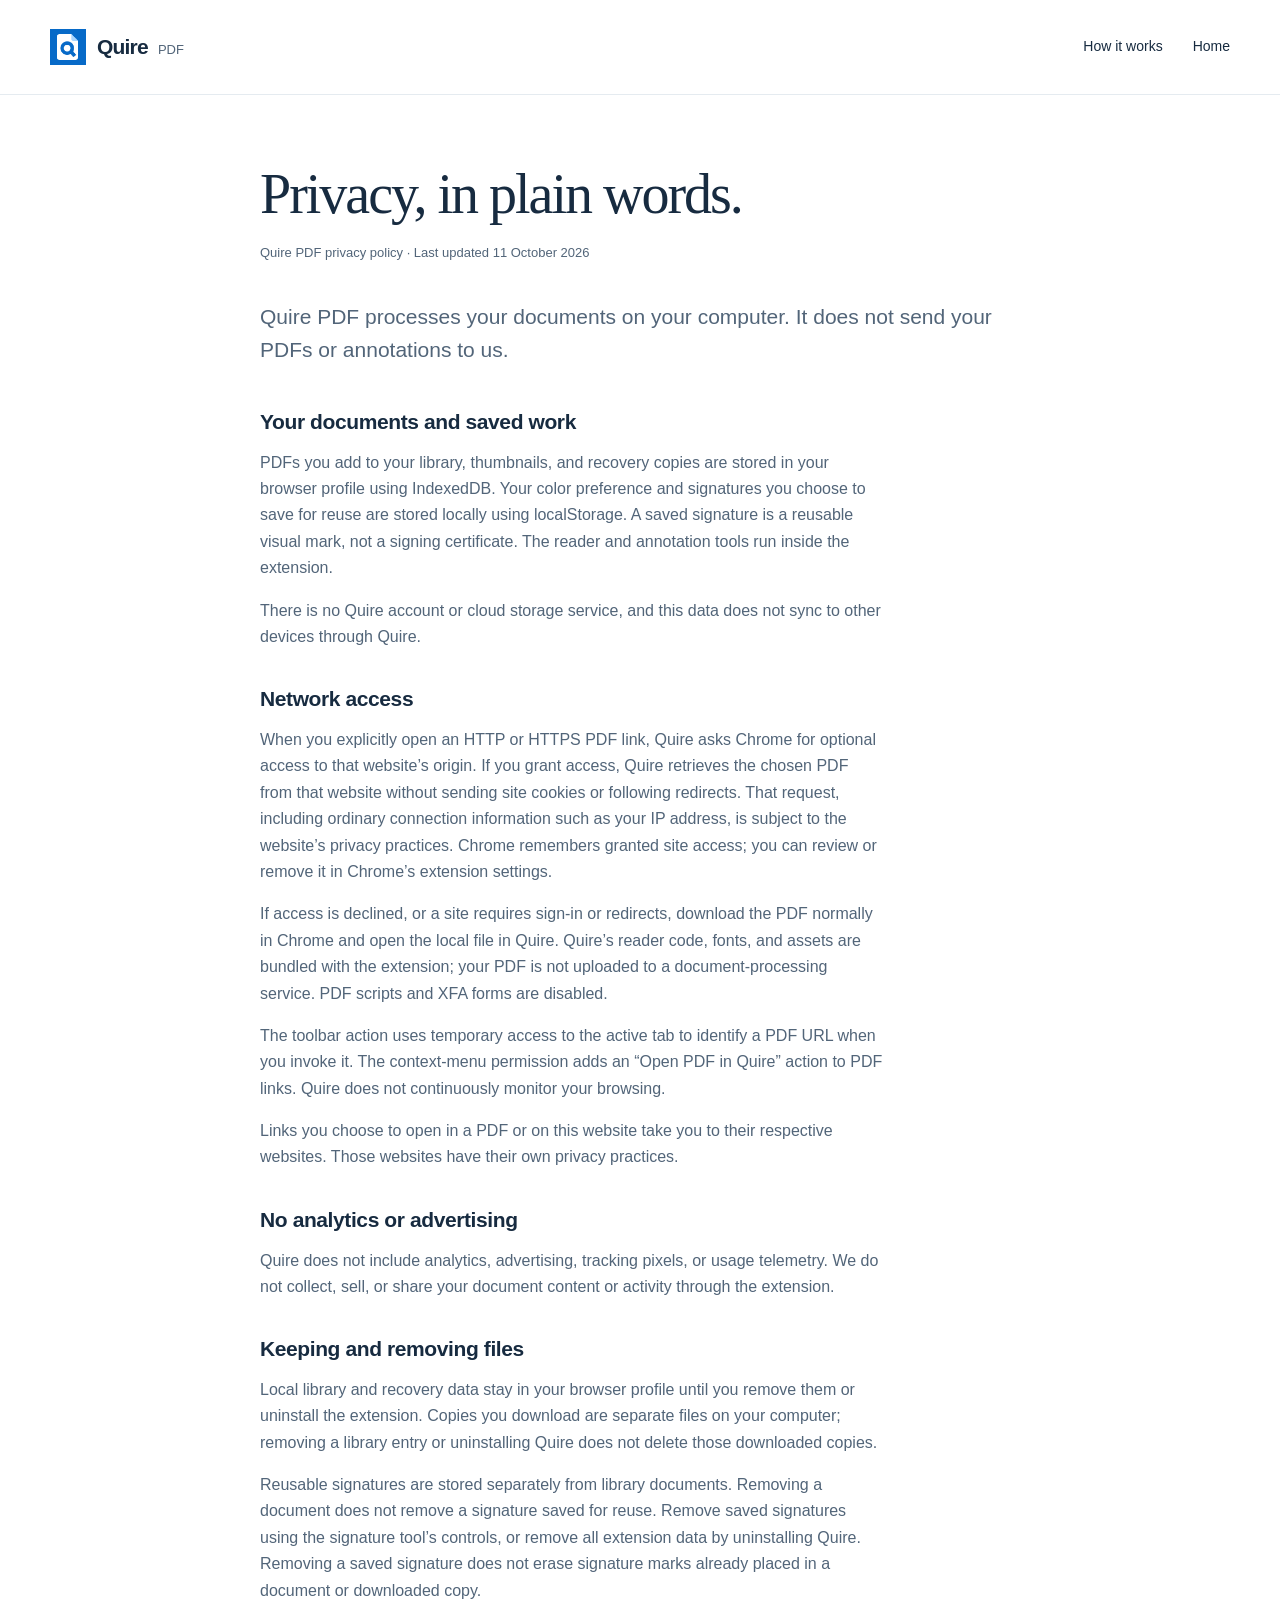
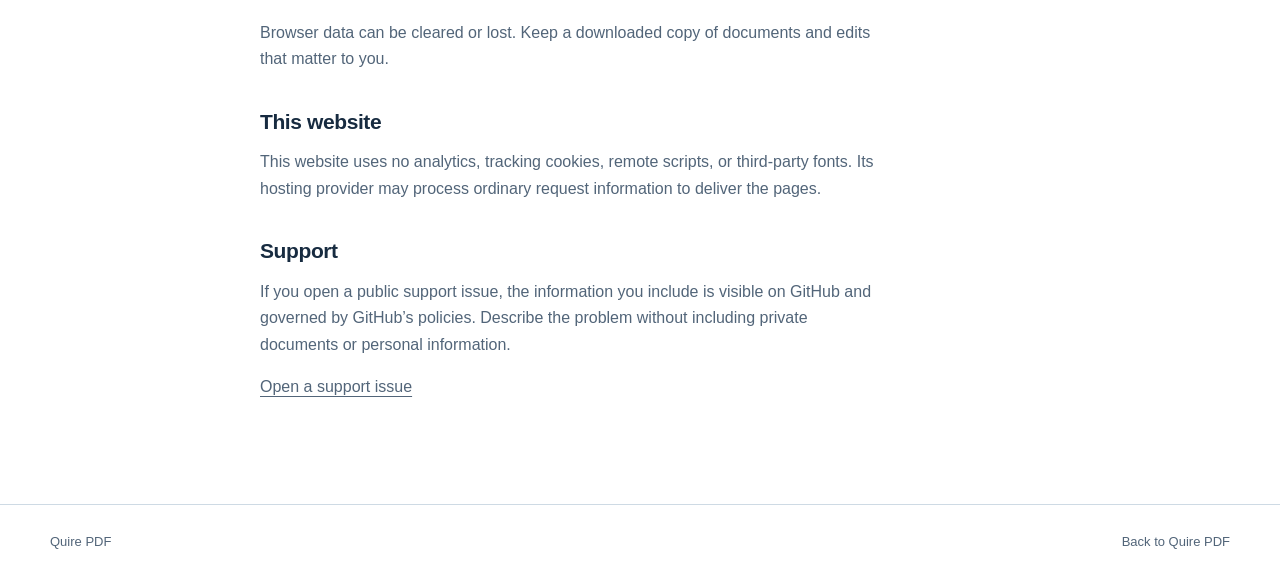
==== privacy.html @ e7747b9f "Publish Quire PDF landing page and privacy policy" ====
<!doctype html>
<html lang="en">
<head>
  <meta charset="utf-8">
  <meta name="viewport" content="width=device-width,initial-scale=1">
  <meta name="theme-color" content="#076ac8">
  <title>Privacy policy — Quire PDF</title>
  <meta name="description" content="How Quire PDF handles documents, local storage and network access.">
  <link rel="icon" href="img/icon32.png" type="image/png">
  <link rel="stylesheet" href="style.css">
</head>
<body>
  <a class="skip" href="#main">Skip to content</a>
  <header class="header"><div class="wrap header-inner"><a class="brand" href="index.html" aria-label="Quire PDF home"><img src="img/icon128.png" alt="" width="36" height="36"><span>Quire <span>PDF</span></span></a><nav class="nav" aria-label="Main navigation"><a href="index.html#features">How it works</a><a href="index.html">Home</a></nav></div></header>
  <main id="main" class="wrap legal">
    <h1>Privacy, in plain words.</h1>
    <p class="updated">Quire PDF privacy policy · Last updated 11 October 2026</p>
    <p class="summary">Quire PDF processes your documents on your computer. It does not send your PDFs or annotations to us.</p>
    <h2>Your documents and saved work</h2>
    <p>PDFs you add to your library, thumbnails, and recovery copies are stored in your browser profile using IndexedDB. Your color preference and signatures you choose to save for reuse are stored locally using localStorage. A saved signature is a reusable visual mark, not a signing certificate. The reader and annotation tools run inside the extension.</p>
    <p>There is no Quire account or cloud storage service, and this data does not sync to other devices through Quire.</p>
    <h2>Network access</h2>
    <p>When you explicitly open an HTTP or HTTPS PDF link, Quire asks Chrome for optional access to that website’s origin. If you grant access, Quire retrieves the chosen PDF from that website without sending site cookies or following redirects. That request, including ordinary connection information such as your IP address, is subject to the website’s privacy practices. Chrome remembers granted site access; you can review or remove it in Chrome’s extension settings.</p>
    <p>If access is declined, or a site requires sign-in or redirects, download the PDF normally in Chrome and open the local file in Quire. Quire’s reader code, fonts, and assets are bundled with the extension; your PDF is not uploaded to a document-processing service. PDF scripts and XFA forms are disabled.</p>
    <p>The toolbar action uses temporary access to the active tab to identify a PDF URL when you invoke it. The context-menu permission adds an “Open PDF in Quire” action to PDF links. Quire does not continuously monitor your browsing.</p>
    <p>Links you choose to open in a PDF or on this website take you to their respective websites. Those websites have their own privacy practices.</p>
    <h2>No analytics or advertising</h2>
    <p>Quire does not include analytics, advertising, tracking pixels, or usage telemetry. We do not collect, sell, or share your document content or activity through the extension.</p>
    <h2>Keeping and removing files</h2>
    <p>Local library and recovery data stay in your browser profile until you remove them or uninstall the extension. Copies you download are separate files on your computer; removing a library entry or uninstalling Quire does not delete those downloaded copies.</p>
    <p>Reusable signatures are stored separately from library documents. Removing a document does not remove a signature saved for reuse. Remove saved signatures using the signature tool’s controls, or remove all extension data by uninstalling Quire. Removing a saved signature does not erase signature marks already placed in a document or downloaded copy.</p>
    <p>Browser data can be cleared or lost. Keep a downloaded copy of documents and edits that matter to you.</p>
    <h2>This website</h2>
    <p>This website uses no analytics, tracking cookies, remote scripts, or third-party fonts. Its hosting provider may process ordinary request information to deliver the pages.</p>
    <h2>Support</h2>
    <p>If you open a public support issue, the information you include is visible on GitHub and governed by GitHub’s policies. Describe the problem without including private documents or personal information.</p>
    <p class="policy-link"><a href="https://github.com/dzoba/quire-pdf/issues">Open a support issue</a></p>
  </main>
  <footer class="footer"><div class="wrap footer-inner"><p>Quire PDF</p><nav aria-label="Footer"><a href="index.html">Back to Quire PDF</a></nav></div></footer>
</body>
</html>
---- style.css ----
:root{color-scheme:light;--paper:#fff;--bench:#eaf0f5;--ink:#172b40;--muted:#526579;--blue:#076ac8;--line:#cedae4;--sans:-apple-system,BlinkMacSystemFont,"Segoe UI",Arial,sans-serif;--serif:Georgia,"Times New Roman",serif}
*{box-sizing:border-box}
html{scroll-behavior:smooth;scroll-padding-top:100px}
body{margin:0;background:var(--paper);color:var(--ink);font-family:var(--sans);font-size:16px;line-height:1.65;-webkit-font-smoothing:antialiased}
a{color:inherit;text-underline-offset:4px}
a:hover{color:var(--blue)}
a:focus-visible{outline:3px solid var(--blue);outline-offset:5px;border-radius:3px}
img{display:block;max-width:100%;height:auto}
button,a{-webkit-tap-highlight-color:transparent}
.wrap{width:min(1180px,calc(100% - 80px));margin-inline:auto}
.skip{position:absolute;z-index:20;top:-80px;left:24px;padding:12px 18px;background:var(--ink);color:#fff}
.skip:focus{top:12px}
.header{border-bottom:1px solid #e5ebf0;background:#fff}
.header-inner{display:flex;align-items:center;justify-content:space-between;min-height:94px;gap:30px}
.brand{display:inline-flex;align-items:center;gap:11px;text-decoration:none;font-size:21px;font-weight:650;letter-spacing:-.8px;white-space:nowrap}
.brand img{width:36px;height:36px}
.brand span span{font-size:13px;font-weight:500;letter-spacing:0;margin-left:5px;color:var(--muted)}
.nav{display:flex;align-items:center;gap:30px;font-size:14px}
.nav a{text-decoration:none}
.nav .small-action{border:1px solid var(--line);border-radius:6px;padding:9px 16px;font-weight:600}
.hero{display:grid;grid-template-columns:.94fr 1.06fr;align-items:center;gap:30px;padding-block:76px 72px}
.hero-copy{padding-bottom:16px}
h1,h2,h3,p{margin-top:0}
h1{font-family:var(--serif);font-weight:400;font-size:clamp(54px,5.9vw,78px);line-height:1.06;letter-spacing:-3.6px;margin-bottom:27px}
.hero .lead{font-size:18px;line-height:1.7;max-width:27em;color:var(--muted);margin-bottom:30px}
.action{display:inline-flex;align-items:center;justify-content:center;gap:10px;border-radius:7px;background:var(--blue);color:#fff;text-decoration:none;padding:13px 23px;font-weight:600;line-height:1.5}
.action:hover{background:#0058a9;color:#fff}
.action svg{width:19px;height:19px;flex-shrink:0}
.action-note{display:block;margin:13px 0 0;color:var(--muted);font-size:13px}
.hero-art{margin:0 -35px 0 -10px}
.hero-art img{width:100%}
.hero-art figcaption{padding-right:24px;text-align:right;font-size:11px;color:var(--muted)}
.intro-rule{display:flex;gap:20px;align-items:center;font-size:14px;color:var(--muted);padding-bottom:28px;border-bottom:1px solid var(--line)}
.intro-rule p{margin:0}
.intro-rule svg{width:24px;height:24px;color:var(--blue);flex:0 0 auto}
.workflow{padding-top:4px;padding-bottom:84px}
.feature{display:grid;grid-template-columns:1fr 1fr;gap:95px;align-items:start;padding-block:47px;border-bottom:1px solid var(--line)}
.feature:last-child{border-bottom:0}
.feature h2{font-family:var(--serif);font-weight:400;font-size:36px;line-height:1.17;letter-spacing:-1px;max-width:13em;margin:0}
.feature p{font-size:17px;line-height:1.75;color:var(--muted);max-width:31em;margin:0}
.feature-detail{display:flex;flex-wrap:wrap;gap:8px 16px;font-size:13px;color:var(--ink);margin-top:18px}
.feature-detail span{padding-bottom:2px;border-bottom:2px solid #d9eafa}
.scope-note{max-width:76ch;font-size:13px;color:var(--muted);margin:16px 0 0;line-height:1.7}
.privacy-band{background:var(--bench)}
.privacy-content{display:grid;grid-template-columns:1fr 1fr;gap:95px;padding-block:68px 72px}
.privacy-heading svg{width:31px;height:31px;color:var(--blue);margin-bottom:22px}
.privacy-heading h2{font-family:var(--serif);font-size:43px;font-weight:400;line-height:1.15;letter-spacing:-1.3px;max-width:11em;margin:0}
.privacy-copy{padding-top:8px}
.privacy-copy p{max-width:31em;color:var(--muted);font-size:17px}
.privacy-copy a{font-size:14px;font-weight:600}
.closing{display:flex;justify-content:space-between;align-items:center;gap:40px;padding-block:86px}
.closing h2{font-family:var(--serif);font-size:43px;font-weight:400;line-height:1.2;letter-spacing:-1.3px;margin-bottom:10px}
.closing p{color:var(--muted);margin:0;max-width:34em}
.closing .action{white-space:nowrap;flex-shrink:0}
.footer{border-top:1px solid var(--line);padding-block:26px 30px;color:var(--muted);font-size:13px}
.footer-inner{display:flex;justify-content:space-between;align-items:center;gap:24px}
.footer p{margin:0}
.footer nav{display:flex;gap:24px}
.footer a{text-decoration:none}
.legal{max-width:760px;padding-block:70px 88px;margin-inline:auto}
.legal h1{font-size:56px;letter-spacing:-2px;margin-bottom:18px}
.legal .updated{font-size:13px;color:var(--muted);margin-bottom:36px}
.legal .summary{font-size:21px;line-height:1.6;margin-bottom:38px}
.legal h2{font-size:21px;letter-spacing:-.4px;margin:32px 0 10px}
.legal p,.legal li{color:var(--muted);max-width:70ch}
.legal ul{padding-left:22px}
.legal li+li{margin-top:9px}
.legal strong{color:var(--ink)}
.legal .policy-link{overflow-wrap:anywhere}
@media(min-width:1500px){.hero-art{margin-right:-55px}}
@media(max-width:950px){.wrap{width:calc(100% - 48px)}.hero{gap:12px;padding-block:55px}.hero-art{margin-right:-16px}.hero .lead{font-size:17px}.feature,.privacy-content{gap:45px}.feature h2{font-size:32px}.privacy-heading h2,.closing h2{font-size:37px}.legal{max-width:700px}}
@media(max-width:680px){.wrap{width:calc(100% - 40px)}.header-inner{min-height:76px;gap:14px}.brand{font-size:20px}.brand img{width:32px;height:32px}.nav{gap:18px;font-size:13px}.nav .small-action{display:none}.hero{grid-template-columns:1fr;padding-block:47px 35px;gap:14px}.hero-copy{padding:0}h1{font-size:58px;letter-spacing:-2.8px;max-width:8em}.hero .lead{max-width:32em}.hero-art{margin:3px -12px 0}.hero-art img{max-height:490px;object-fit:contain}.hero-art figcaption{padding-right:9px}.intro-rule{align-items:flex-start;padding-bottom:25px}.workflow{padding-bottom:39px}.feature{grid-template-columns:1fr;gap:19px;padding-block:32px}.feature h2{font-size:33px;max-width:17em}.feature p{font-size:16px}.privacy-content{grid-template-columns:1fr;gap:25px;padding-block:43px 48px}.privacy-heading svg{margin-bottom:16px}.privacy-heading h2{max-width:12em;font-size:38px}.privacy-copy{padding:0}.privacy-copy p{font-size:16px}.closing{align-items:flex-start;flex-direction:column;gap:24px;padding-block:48px}.closing h2{font-size:37px}.closing p{font-size:15px}.footer-inner{align-items:flex-start;flex-direction:column;gap:14px}.footer nav{gap:20px}.legal{padding-block:45px 64px}.legal h1{font-size:45px}.legal .summary{font-size:19px}}
@media(max-width:370px){h1{font-size:51px}.brand span span{display:none}.nav{gap:14px}.feature h2{font-size:30px}}
@media(prefers-reduced-motion:reduce){html{scroll-behavior:auto}}
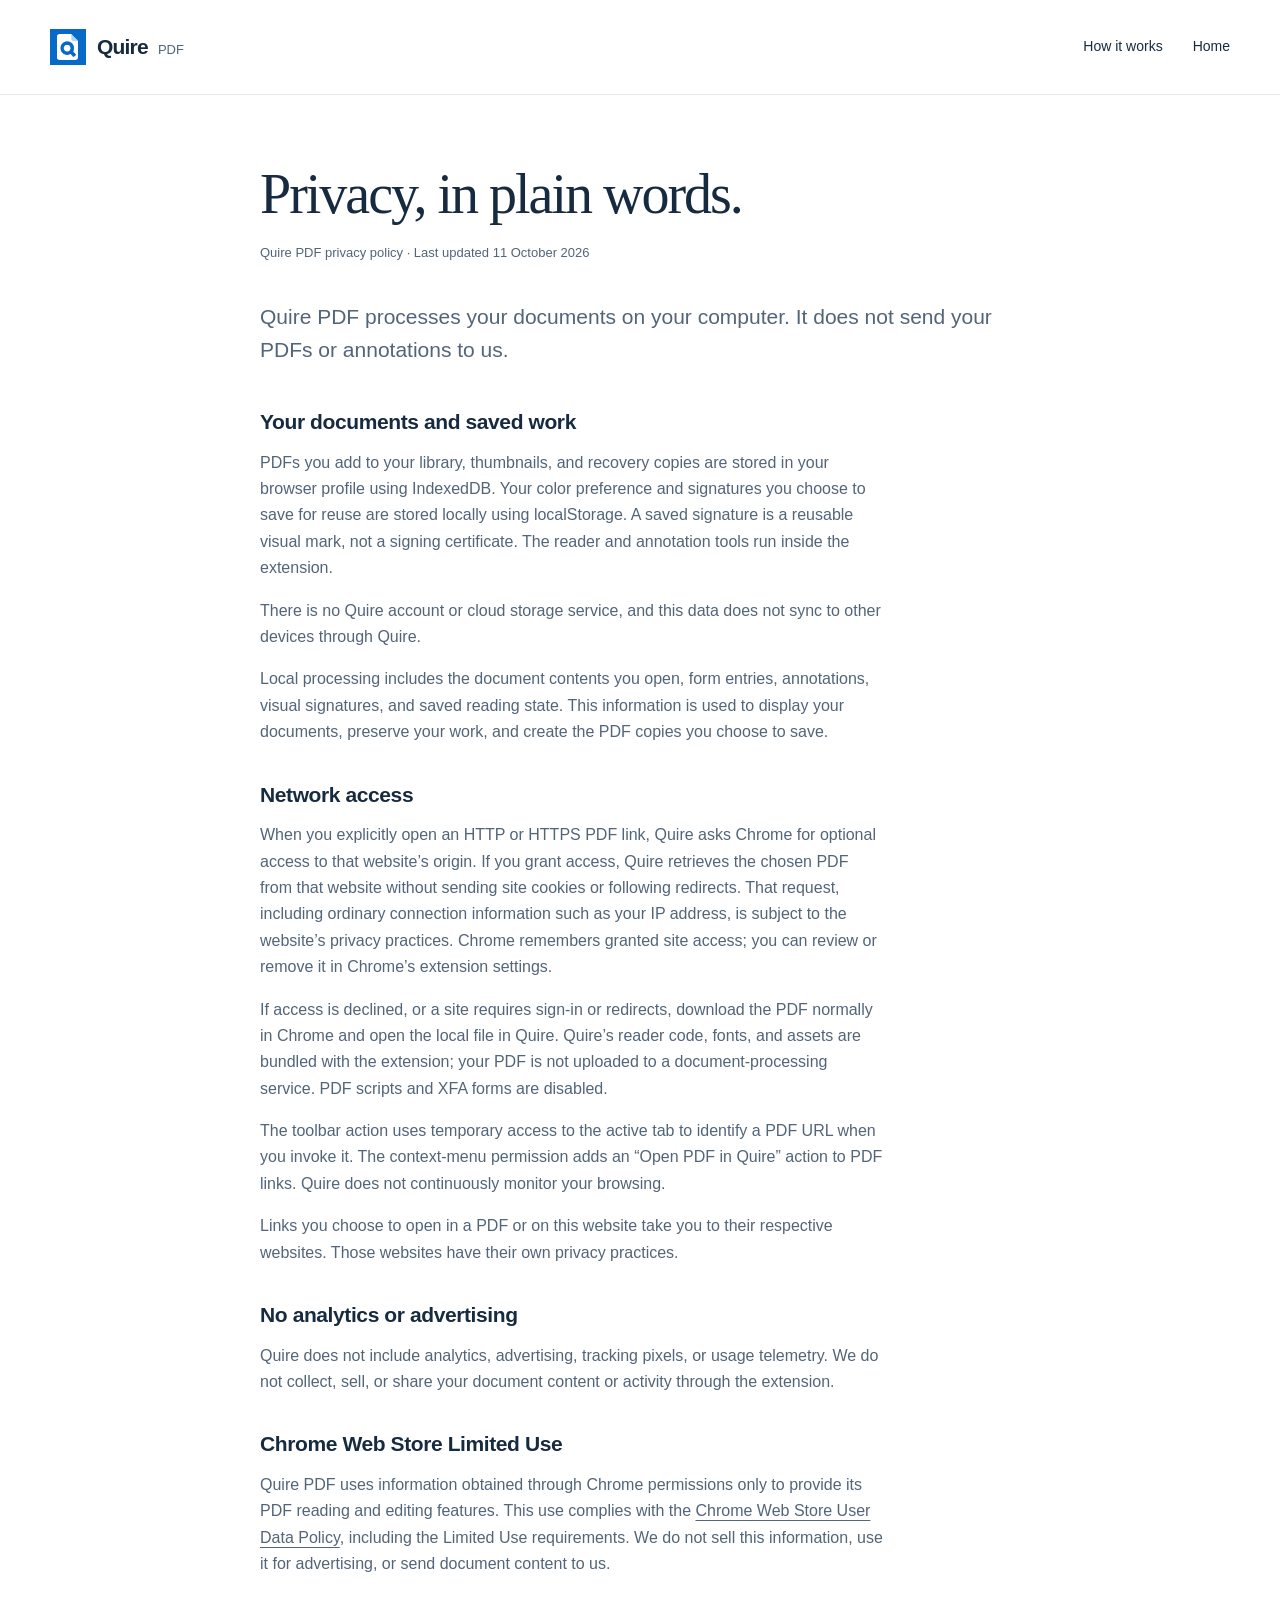
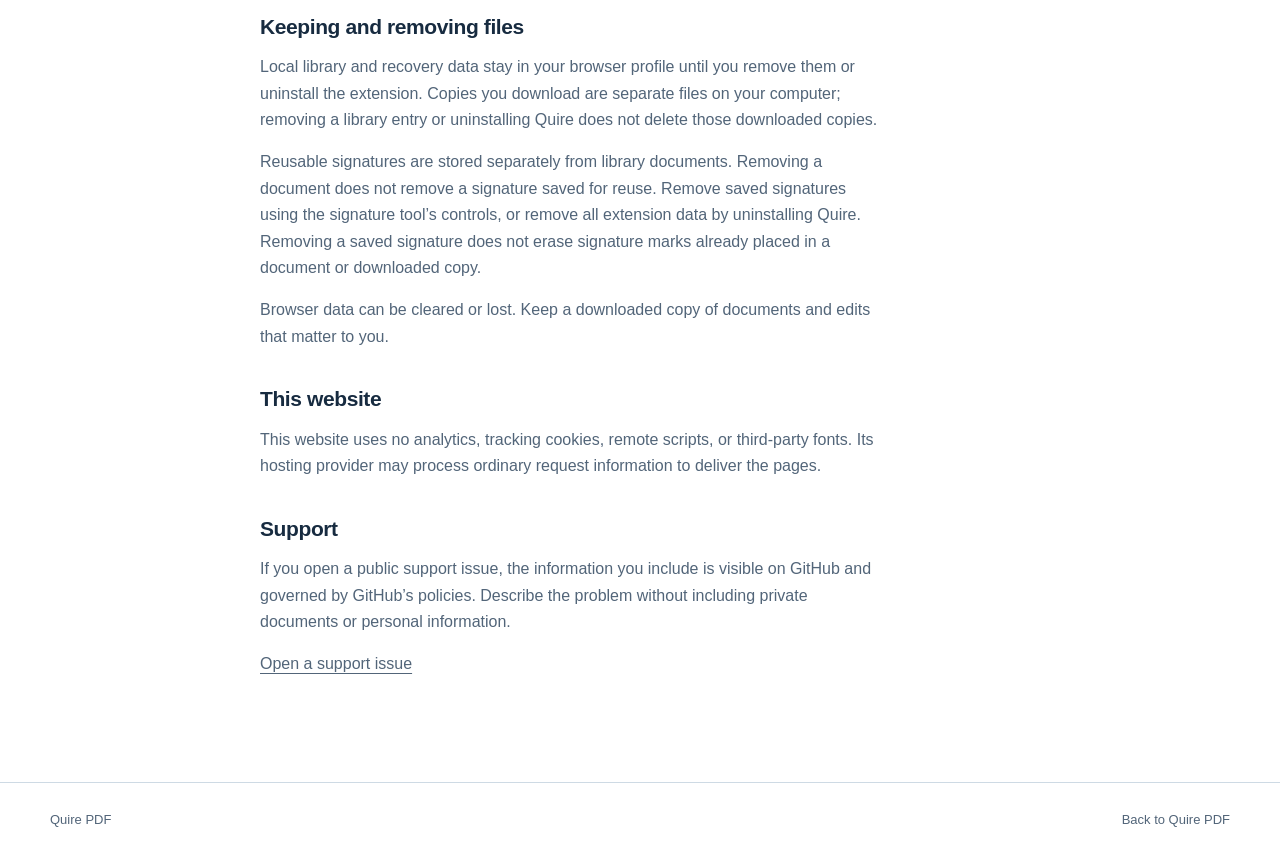
==== commit 35e9ba98: "Clarify local processing and Chrome Limited Use disclosure" ====
--- a/privacy.html
+++ b/privacy.html
@@ -19,6 +19,7 @@
     <h2>Your documents and saved work</h2>
     <p>PDFs you add to your library, thumbnails, and recovery copies are stored in your browser profile using IndexedDB. Your color preference and signatures you choose to save for reuse are stored locally using localStorage. A saved signature is a reusable visual mark, not a signing certificate. The reader and annotation tools run inside the extension.</p>
     <p>There is no Quire account or cloud storage service, and this data does not sync to other devices through Quire.</p>
+    <p>Local processing includes the document contents you open, form entries, annotations, visual signatures, and saved reading state. This information is used to display your documents, preserve your work, and create the PDF copies you choose to save.</p>
     <h2>Network access</h2>
     <p>When you explicitly open an HTTP or HTTPS PDF link, Quire asks Chrome for optional access to that website’s origin. If you grant access, Quire retrieves the chosen PDF from that website without sending site cookies or following redirects. That request, including ordinary connection information such as your IP address, is subject to the website’s privacy practices. Chrome remembers granted site access; you can review or remove it in Chrome’s extension settings.</p>
     <p>If access is declined, or a site requires sign-in or redirects, download the PDF normally in Chrome and open the local file in Quire. Quire’s reader code, fonts, and assets are bundled with the extension; your PDF is not uploaded to a document-processing service. PDF scripts and XFA forms are disabled.</p>
@@ -26,6 +27,8 @@
     <p>Links you choose to open in a PDF or on this website take you to their respective websites. Those websites have their own privacy practices.</p>
     <h2>No analytics or advertising</h2>
     <p>Quire does not include analytics, advertising, tracking pixels, or usage telemetry. We do not collect, sell, or share your document content or activity through the extension.</p>
+    <h2>Chrome Web Store Limited Use</h2>
+    <p>Quire PDF uses information obtained through Chrome permissions only to provide its PDF reading and editing features. This use complies with the <a href="https://developer.chrome.com/docs/webstore/program-policies/user-data">Chrome Web Store User Data Policy</a>, including the Limited Use requirements. We do not sell this information, use it for advertising, or send document content to us.</p>
     <h2>Keeping and removing files</h2>
     <p>Local library and recovery data stay in your browser profile until you remove them or uninstall the extension. Copies you download are separate files on your computer; removing a library entry or uninstalling Quire does not delete those downloaded copies.</p>
     <p>Reusable signatures are stored separately from library documents. Removing a document does not remove a signature saved for reuse. Remove saved signatures using the signature tool’s controls, or remove all extension data by uninstalling Quire. Removing a saved signature does not erase signature marks already placed in a document or downloaded copy.</p>
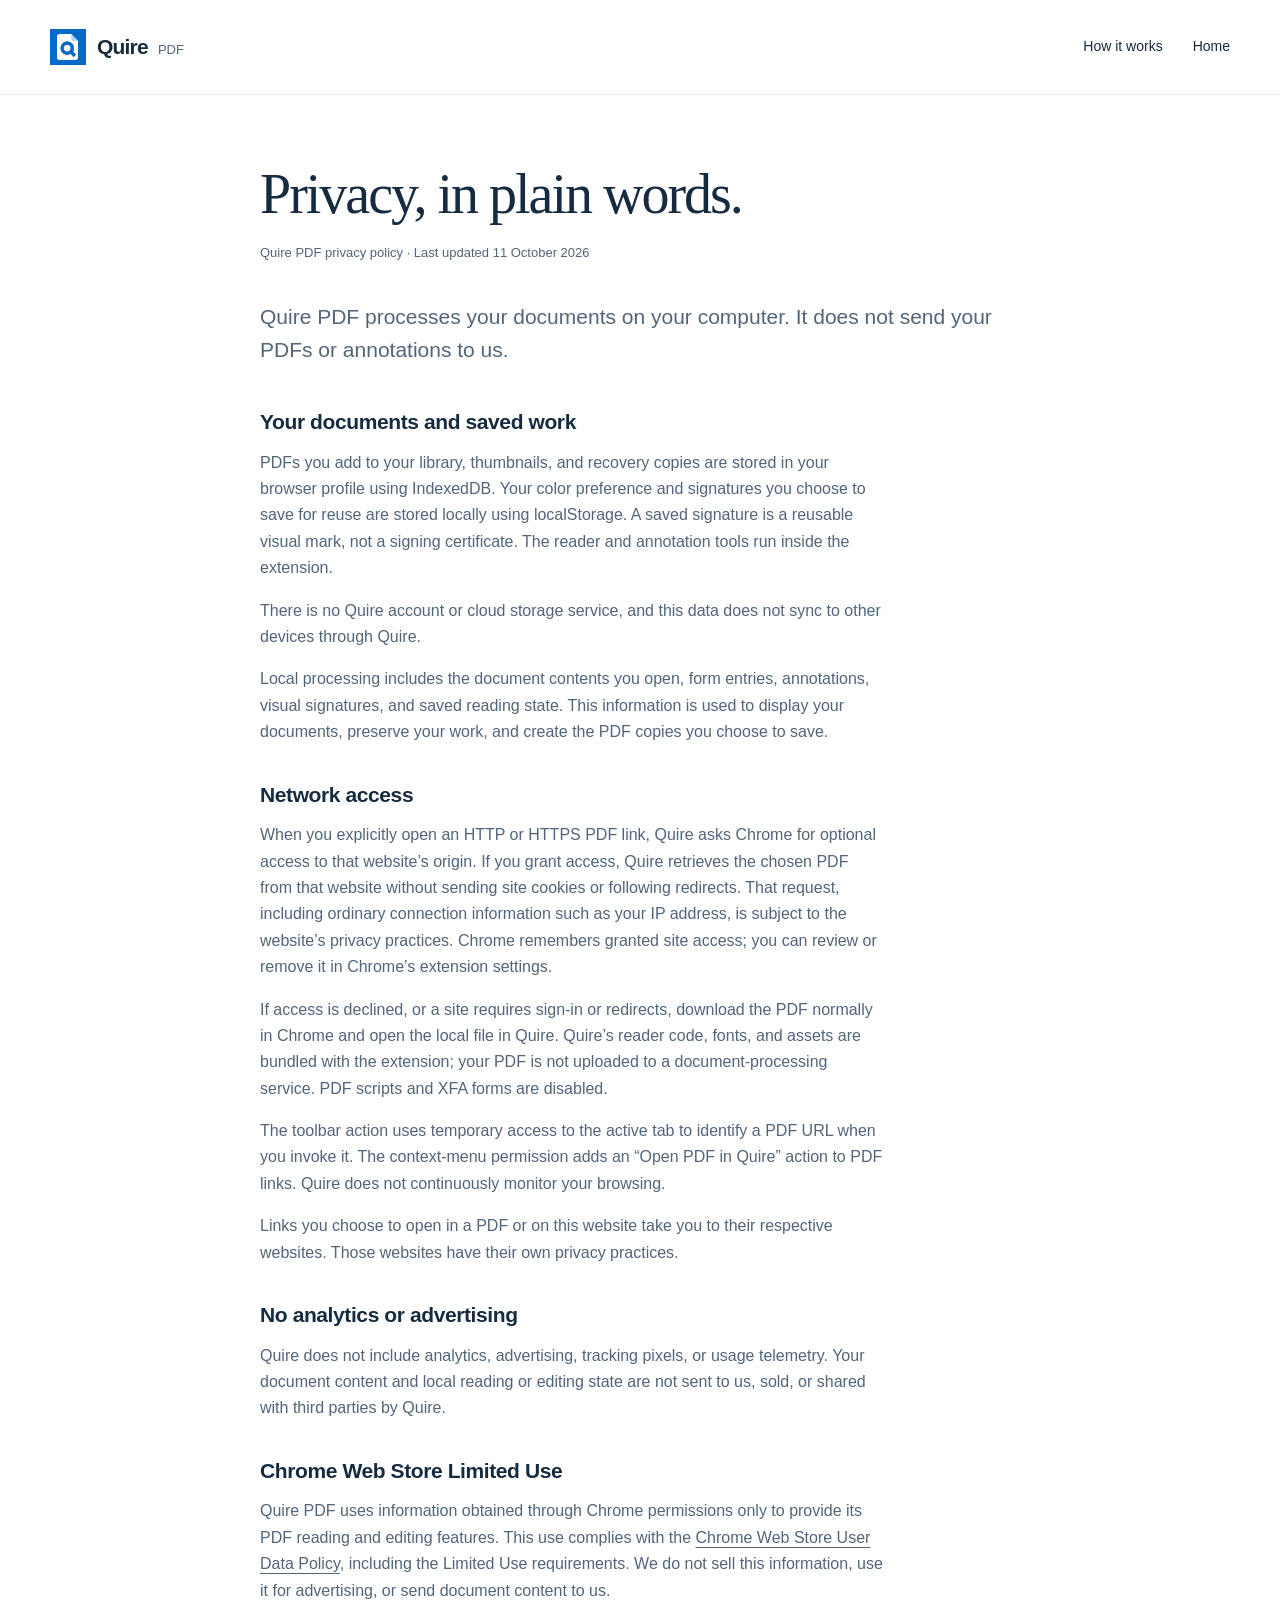
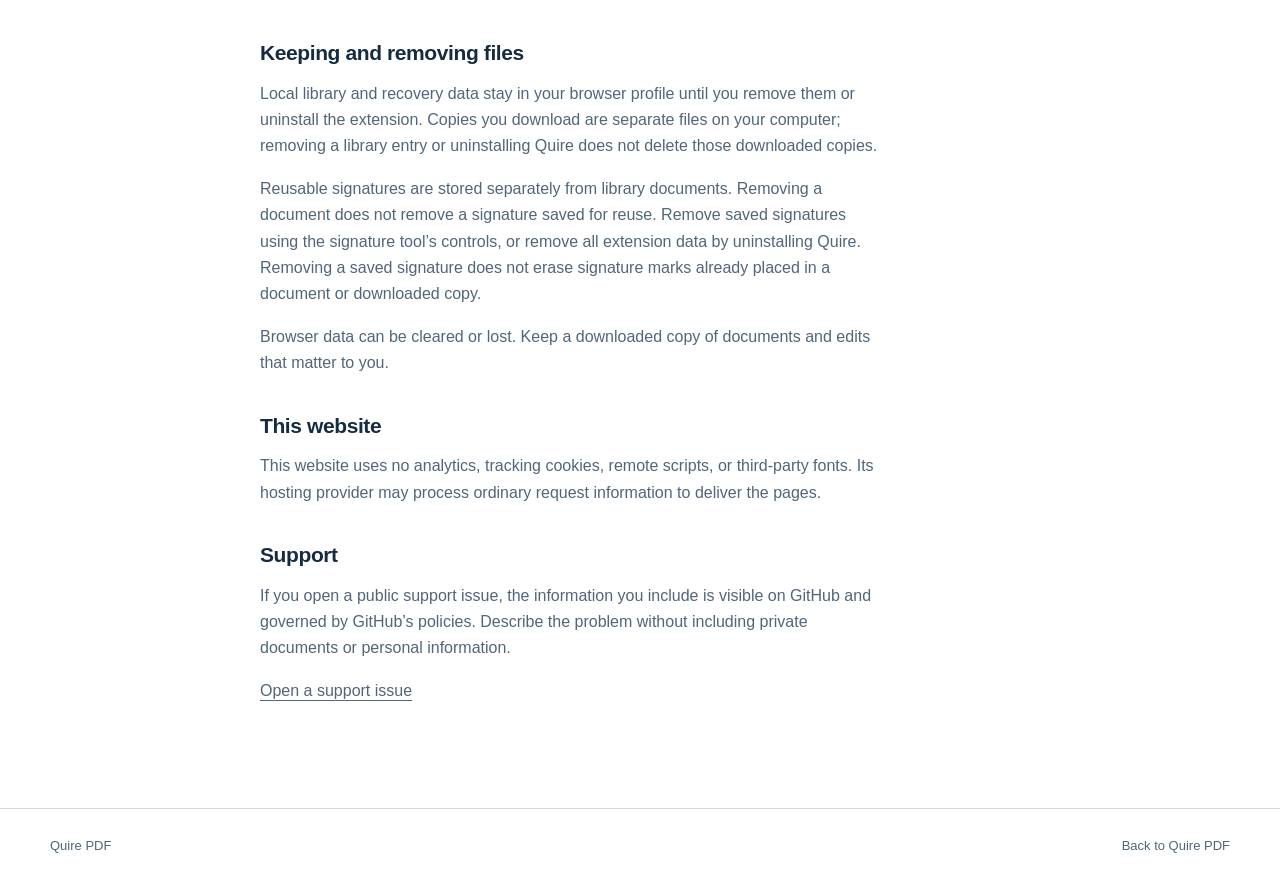
==== commit 350ccfb6: "Distinguish local document handling from developer data collection" ====
--- a/privacy.html
+++ b/privacy.html
@@ -26,7 +26,7 @@
     <p>The toolbar action uses temporary access to the active tab to identify a PDF URL when you invoke it. The context-menu permission adds an “Open PDF in Quire” action to PDF links. Quire does not continuously monitor your browsing.</p>
     <p>Links you choose to open in a PDF or on this website take you to their respective websites. Those websites have their own privacy practices.</p>
     <h2>No analytics or advertising</h2>
-    <p>Quire does not include analytics, advertising, tracking pixels, or usage telemetry. We do not collect, sell, or share your document content or activity through the extension.</p>
+    <p>Quire does not include analytics, advertising, tracking pixels, or usage telemetry. Your document content and local reading or editing state are not sent to us, sold, or shared with third parties by Quire.</p>
     <h2>Chrome Web Store Limited Use</h2>
     <p>Quire PDF uses information obtained through Chrome permissions only to provide its PDF reading and editing features. This use complies with the <a href="https://developer.chrome.com/docs/webstore/program-policies/user-data">Chrome Web Store User Data Policy</a>, including the Limited Use requirements. We do not sell this information, use it for advertising, or send document content to us.</p>
     <h2>Keeping and removing files</h2>
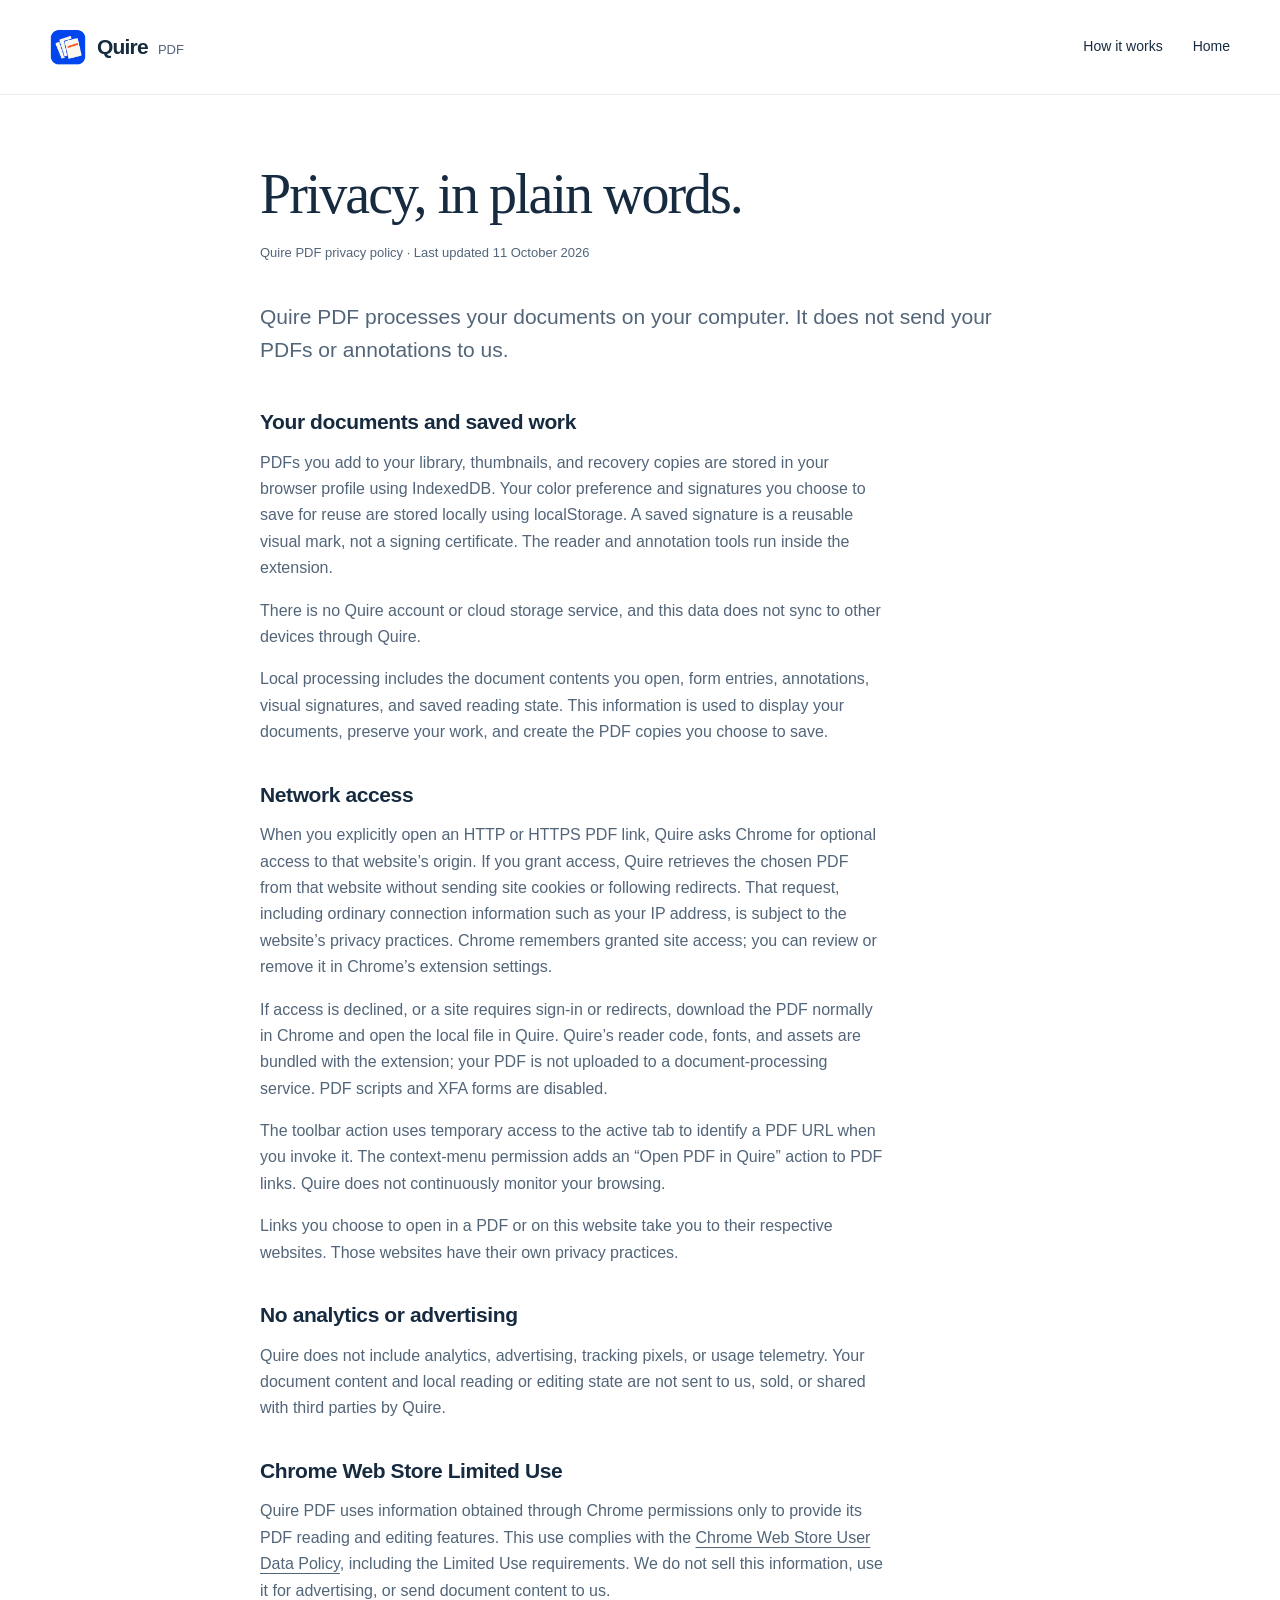
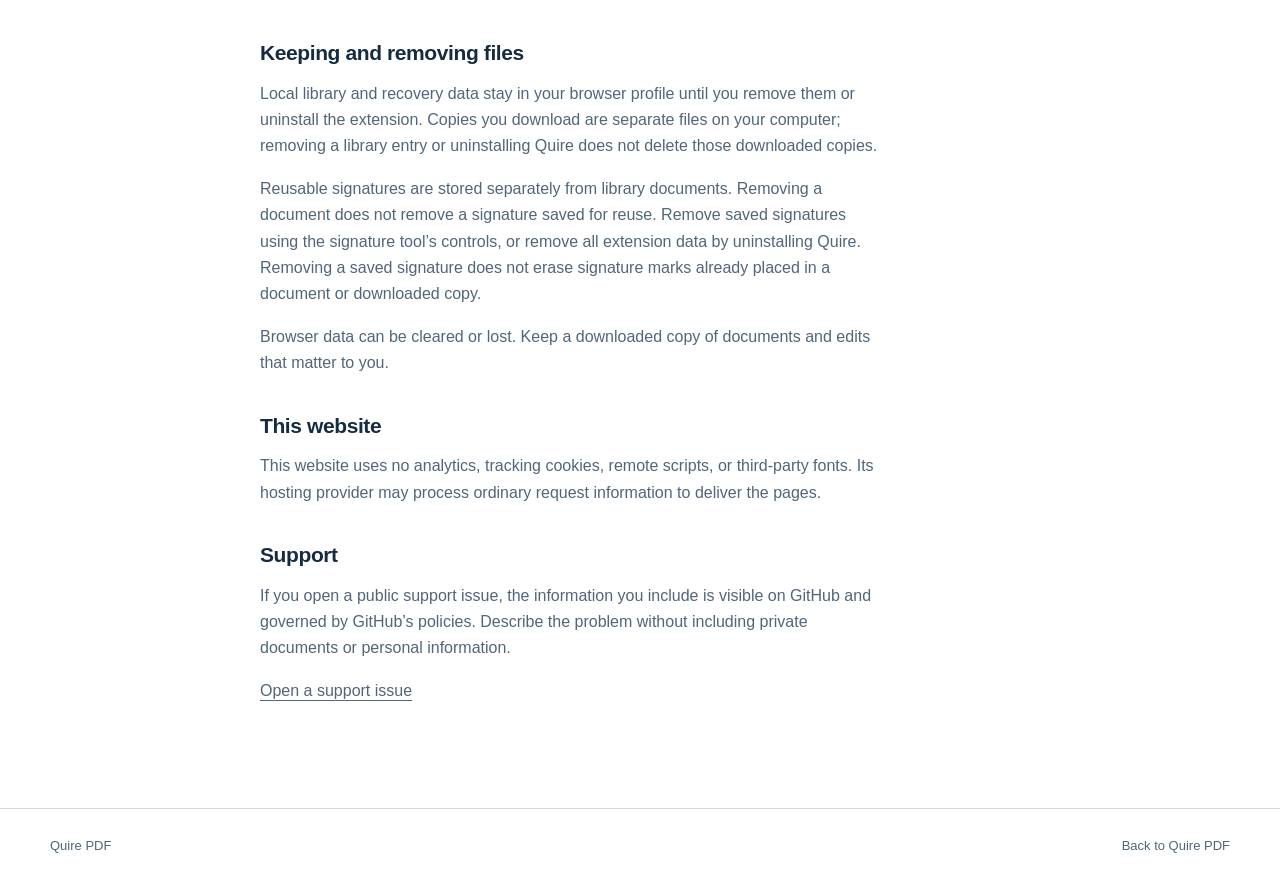
==== commit f3fa2b07: "Refresh Quire PDF logo and link the published Chrome extension" ====
--- a/privacy.html
+++ b/privacy.html
@@ -6,12 +6,12 @@
   <meta name="theme-color" content="#076ac8">
   <title>Privacy policy — Quire PDF</title>
   <meta name="description" content="How Quire PDF handles documents, local storage and network access.">
-  <link rel="icon" href="img/icon32.png" type="image/png">
+  <link rel="icon" href="img/icon32.png?v=20261012" type="image/png">
   <link rel="stylesheet" href="style.css">
 </head>
 <body>
   <a class="skip" href="#main">Skip to content</a>
-  <header class="header"><div class="wrap header-inner"><a class="brand" href="index.html" aria-label="Quire PDF home"><img src="img/icon128.png" alt="" width="36" height="36"><span>Quire <span>PDF</span></span></a><nav class="nav" aria-label="Main navigation"><a href="index.html#features">How it works</a><a href="index.html">Home</a></nav></div></header>
+  <header class="header"><div class="wrap header-inner"><a class="brand" href="index.html" aria-label="Quire PDF home"><img src="img/icon128.png?v=20261012" alt="" width="36" height="36"><span>Quire <span>PDF</span></span></a><nav class="nav" aria-label="Main navigation"><a href="index.html#features">How it works</a><a href="index.html">Home</a></nav></div></header>
   <main id="main" class="wrap legal">
     <h1>Privacy, in plain words.</h1>
     <p class="updated">Quire PDF privacy policy · Last updated 11 October 2026</p>
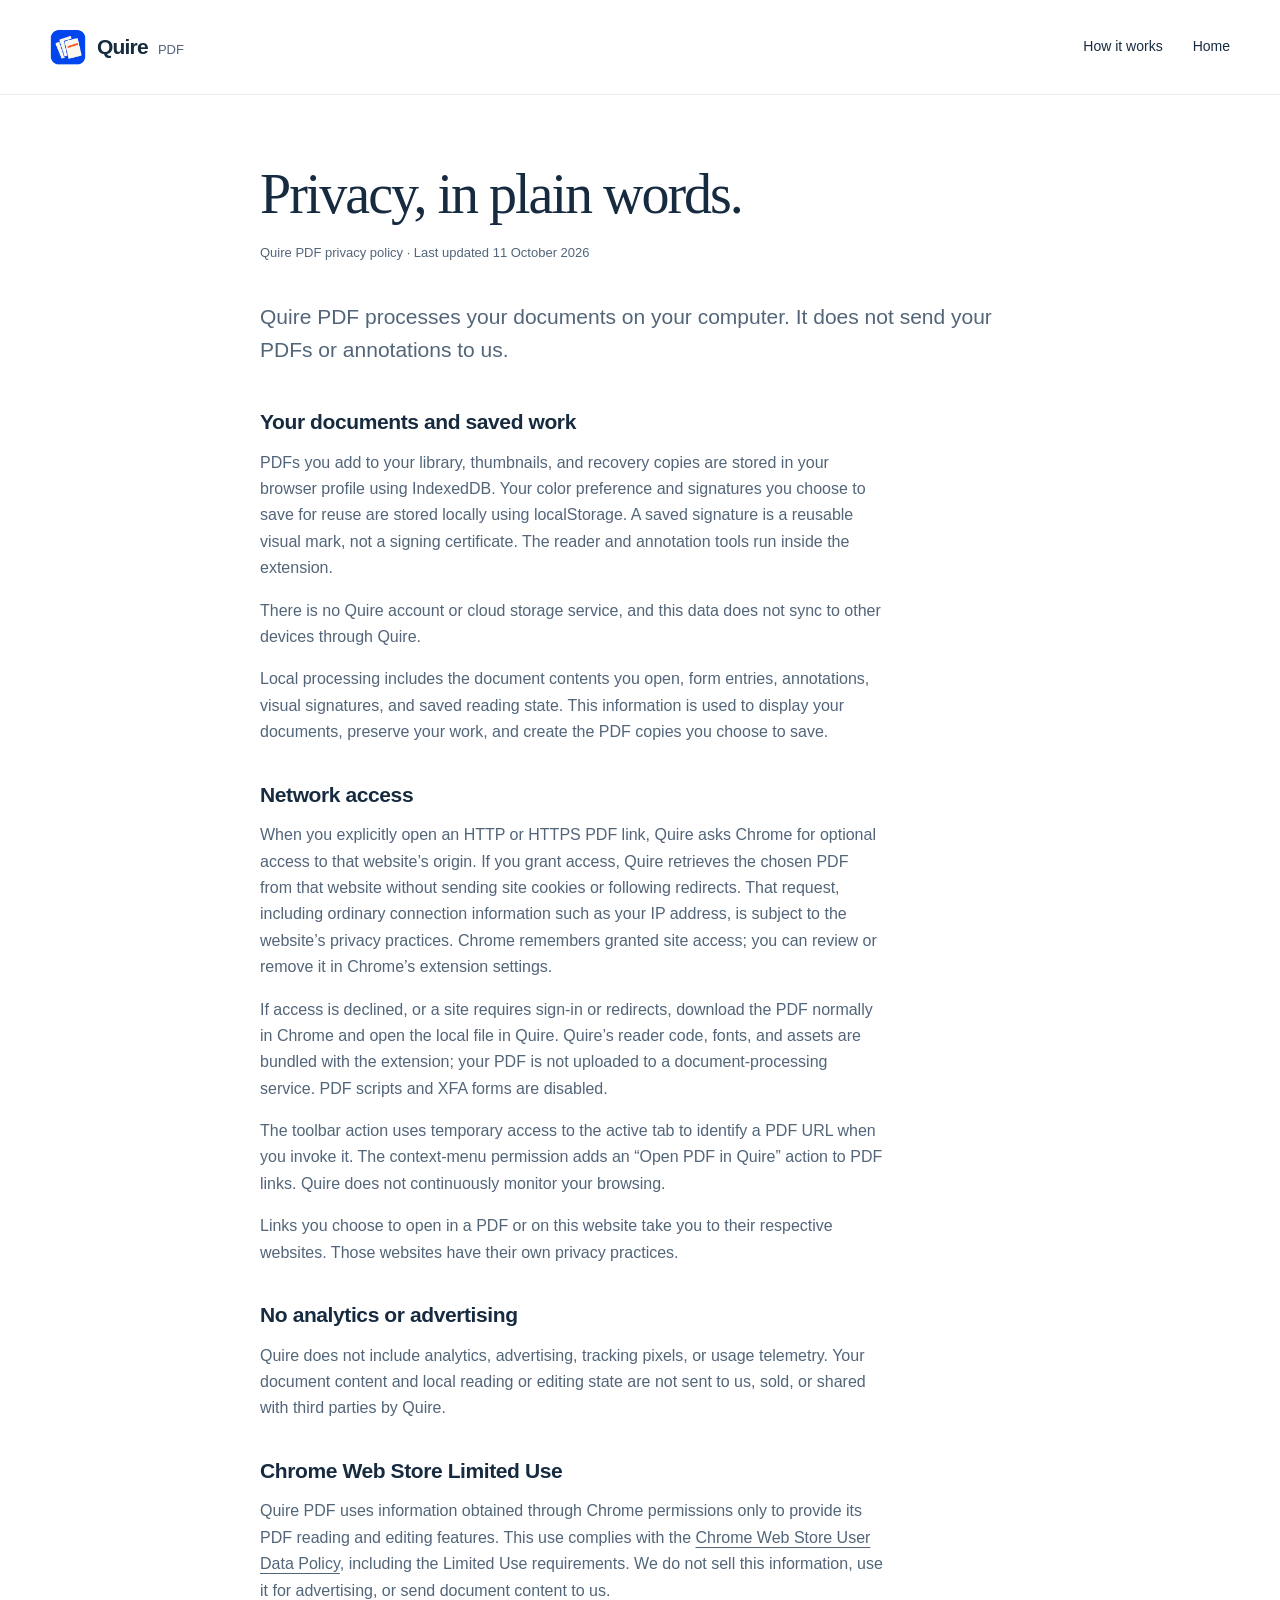
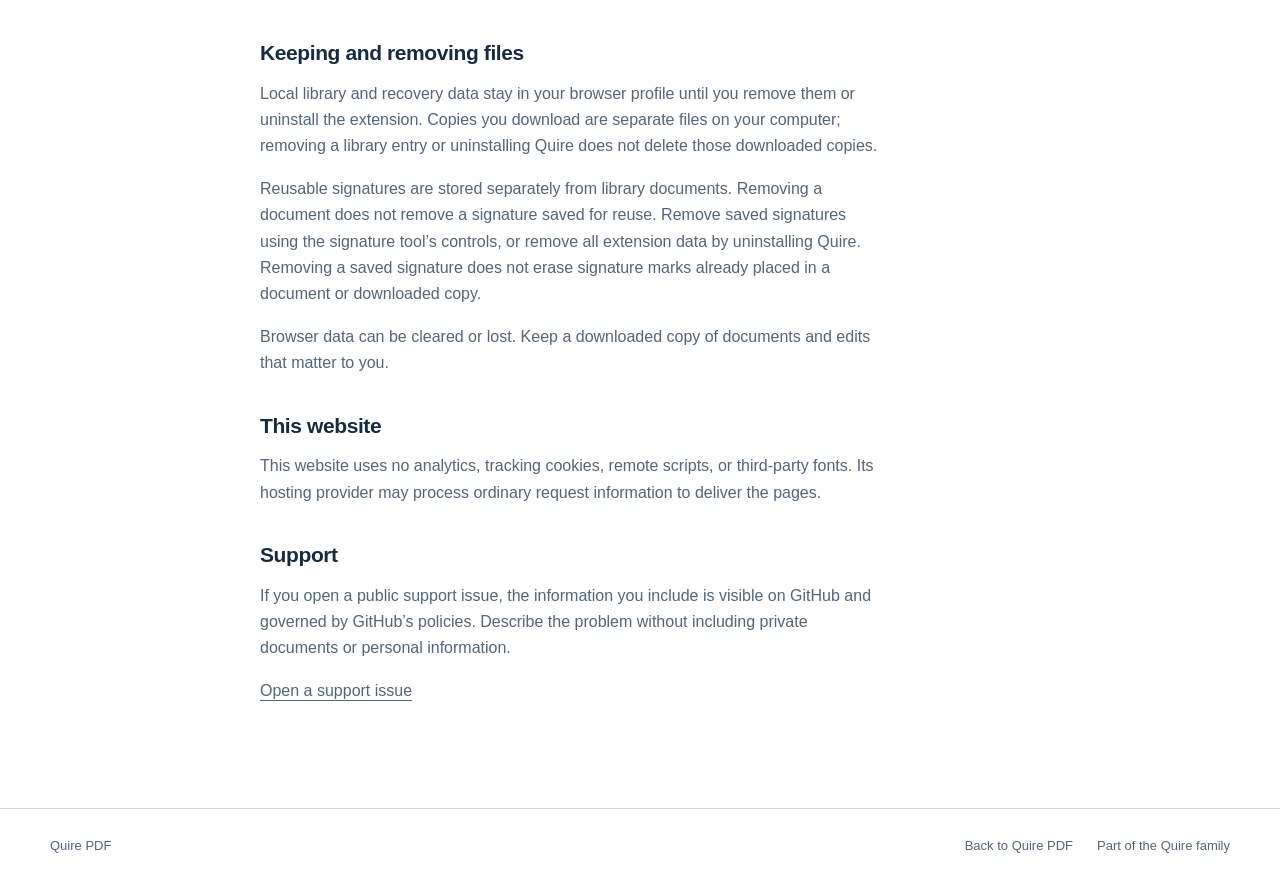
==== commit b29dfc0d: "Link to the Quire family homepage Co-Authored-By: Claude Opus 5.5 <noreply@anthropic.com> Claude-Ses" ====
--- a/privacy.html
+++ b/privacy.html
@@ -39,6 +39,6 @@
     <p>If you open a public support issue, the information you include is visible on GitHub and governed by GitHub’s policies. Describe the problem without including private documents or personal information.</p>
     <p class="policy-link"><a href="https://github.com/dzoba/quire-pdf/issues">Open a support issue</a></p>
   </main>
-  <footer class="footer"><div class="wrap footer-inner"><p>Quire PDF</p><nav aria-label="Footer"><a href="index.html">Back to Quire PDF</a></nav></div></footer>
+  <footer class="footer"><div class="wrap footer-inner"><p>Quire PDF</p><nav aria-label="Footer"><a href="index.html">Back to Quire PDF</a><a href="https://dzoba.github.io/quire/">Part of the Quire family</a></nav></div></footer>
 </body>
 </html>
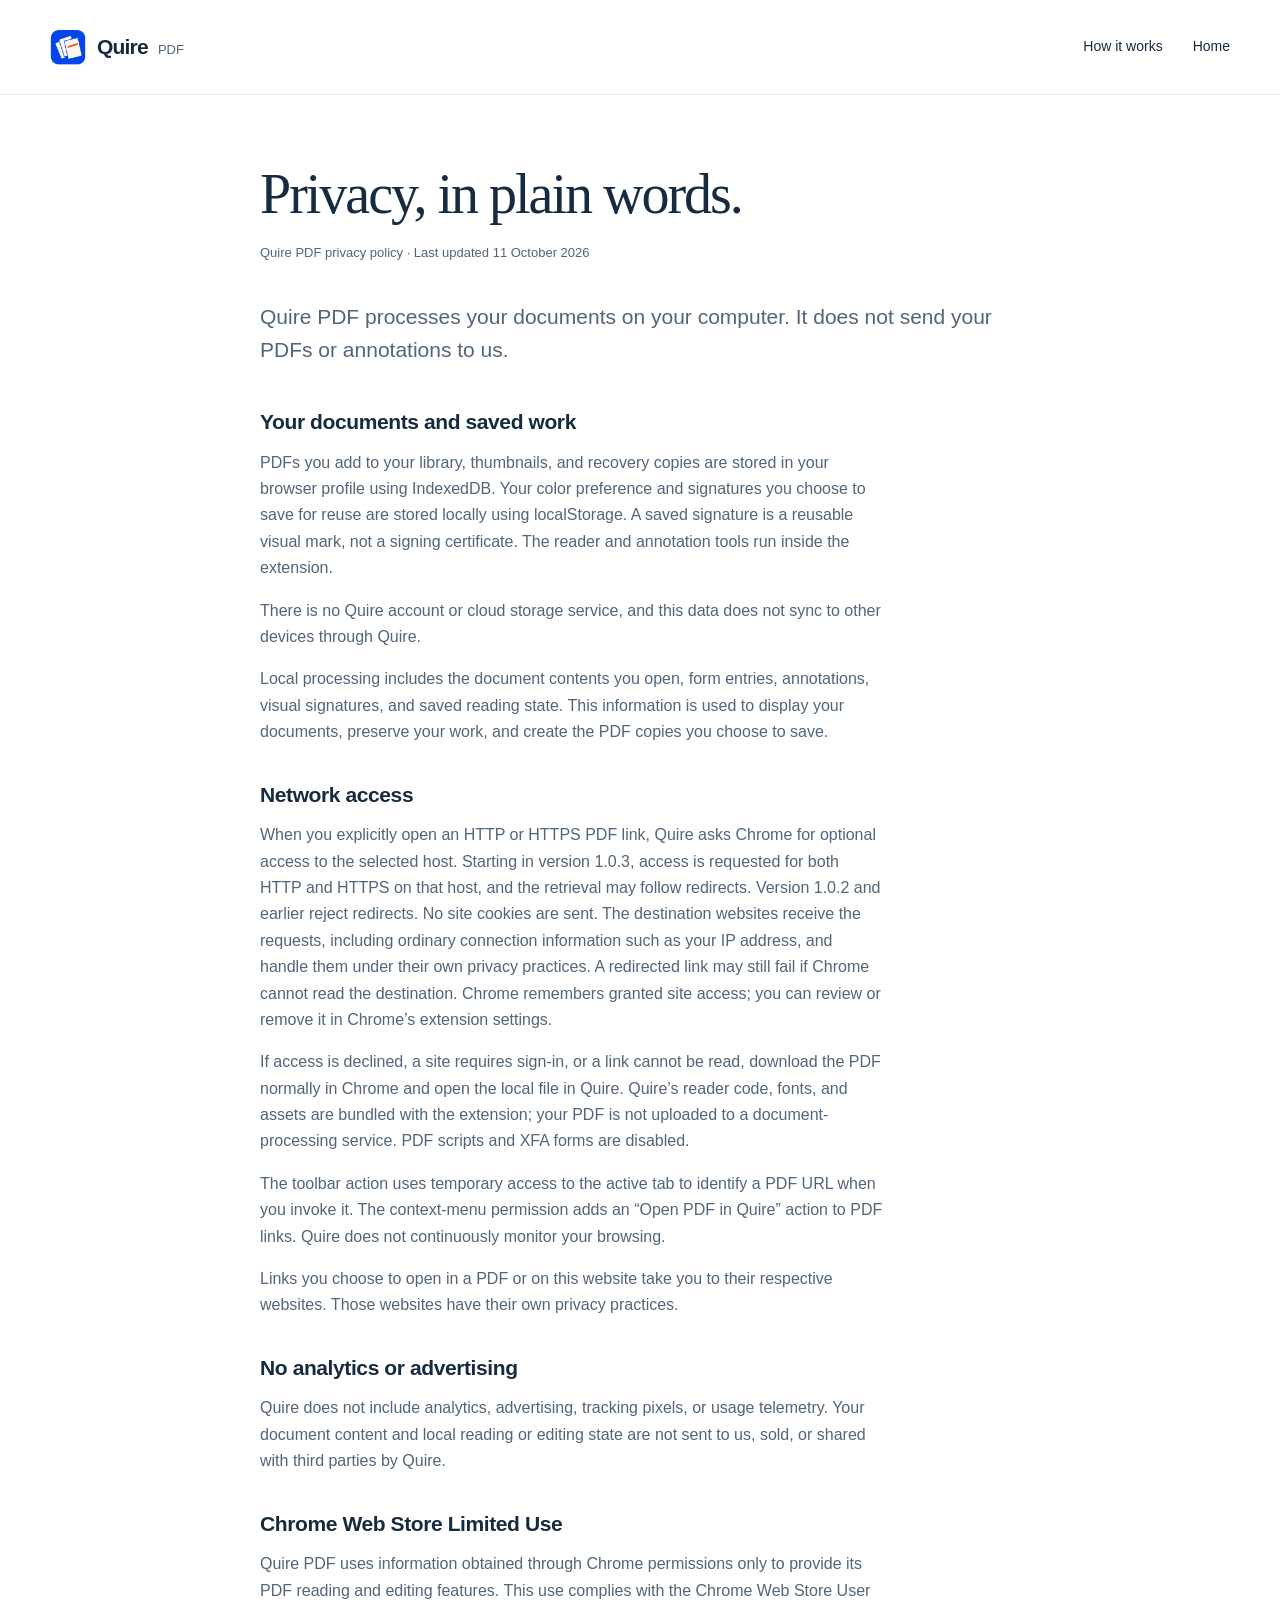
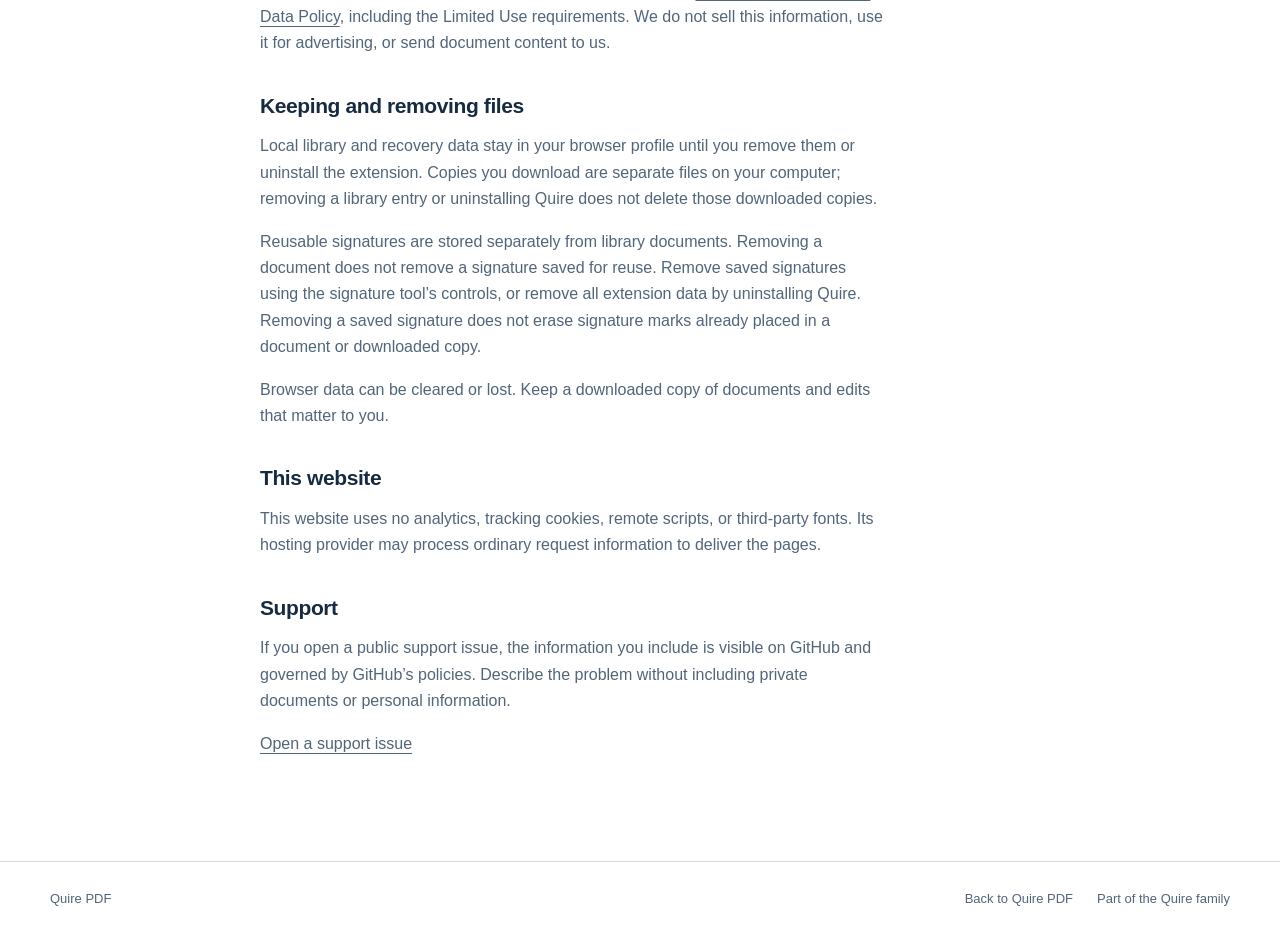
==== commit f0eba4d7: "Explain PDF redirect behavior and keep Quire family links" ====
--- a/privacy.html
+++ b/privacy.html
@@ -21,8 +21,8 @@
     <p>There is no Quire account or cloud storage service, and this data does not sync to other devices through Quire.</p>
     <p>Local processing includes the document contents you open, form entries, annotations, visual signatures, and saved reading state. This information is used to display your documents, preserve your work, and create the PDF copies you choose to save.</p>
     <h2>Network access</h2>
-    <p>When you explicitly open an HTTP or HTTPS PDF link, Quire asks Chrome for optional access to that website’s origin. If you grant access, Quire retrieves the chosen PDF from that website without sending site cookies or following redirects. That request, including ordinary connection information such as your IP address, is subject to the website’s privacy practices. Chrome remembers granted site access; you can review or remove it in Chrome’s extension settings.</p>
-    <p>If access is declined, or a site requires sign-in or redirects, download the PDF normally in Chrome and open the local file in Quire. Quire’s reader code, fonts, and assets are bundled with the extension; your PDF is not uploaded to a document-processing service. PDF scripts and XFA forms are disabled.</p>
+    <p>When you explicitly open an HTTP or HTTPS PDF link, Quire asks Chrome for optional access to the selected host. Starting in version 1.0.3, access is requested for both HTTP and HTTPS on that host, and the retrieval may follow redirects. Version 1.0.2 and earlier reject redirects. No site cookies are sent. The destination websites receive the requests, including ordinary connection information such as your IP address, and handle them under their own privacy practices. A redirected link may still fail if Chrome cannot read the destination. Chrome remembers granted site access; you can review or remove it in Chrome’s extension settings.</p>
+    <p>If access is declined, a site requires sign-in, or a link cannot be read, download the PDF normally in Chrome and open the local file in Quire. Quire’s reader code, fonts, and assets are bundled with the extension; your PDF is not uploaded to a document-processing service. PDF scripts and XFA forms are disabled.</p>
     <p>The toolbar action uses temporary access to the active tab to identify a PDF URL when you invoke it. The context-menu permission adds an “Open PDF in Quire” action to PDF links. Quire does not continuously monitor your browsing.</p>
     <p>Links you choose to open in a PDF or on this website take you to their respective websites. Those websites have their own privacy practices.</p>
     <h2>No analytics or advertising</h2>
@@ -39,6 +39,6 @@
     <p>If you open a public support issue, the information you include is visible on GitHub and governed by GitHub’s policies. Describe the problem without including private documents or personal information.</p>
     <p class="policy-link"><a href="https://github.com/dzoba/quire-pdf/issues">Open a support issue</a></p>
   </main>
-  <footer class="footer"><div class="wrap footer-inner"><p>Quire PDF</p><nav aria-label="Footer"><a href="index.html">Back to Quire PDF</a><a href="https://dzoba.github.io/quire/">Part of the Quire family</a></nav></div></footer>
+  <footer class="footer"><div class="wrap footer-inner"><p>Quire PDF</p><nav aria-label="Footer"><a href="index.html">Back to Quire PDF</a><a href="https://quireapps.com/">Part of the Quire family</a></nav></div></footer>
 </body>
 </html>
